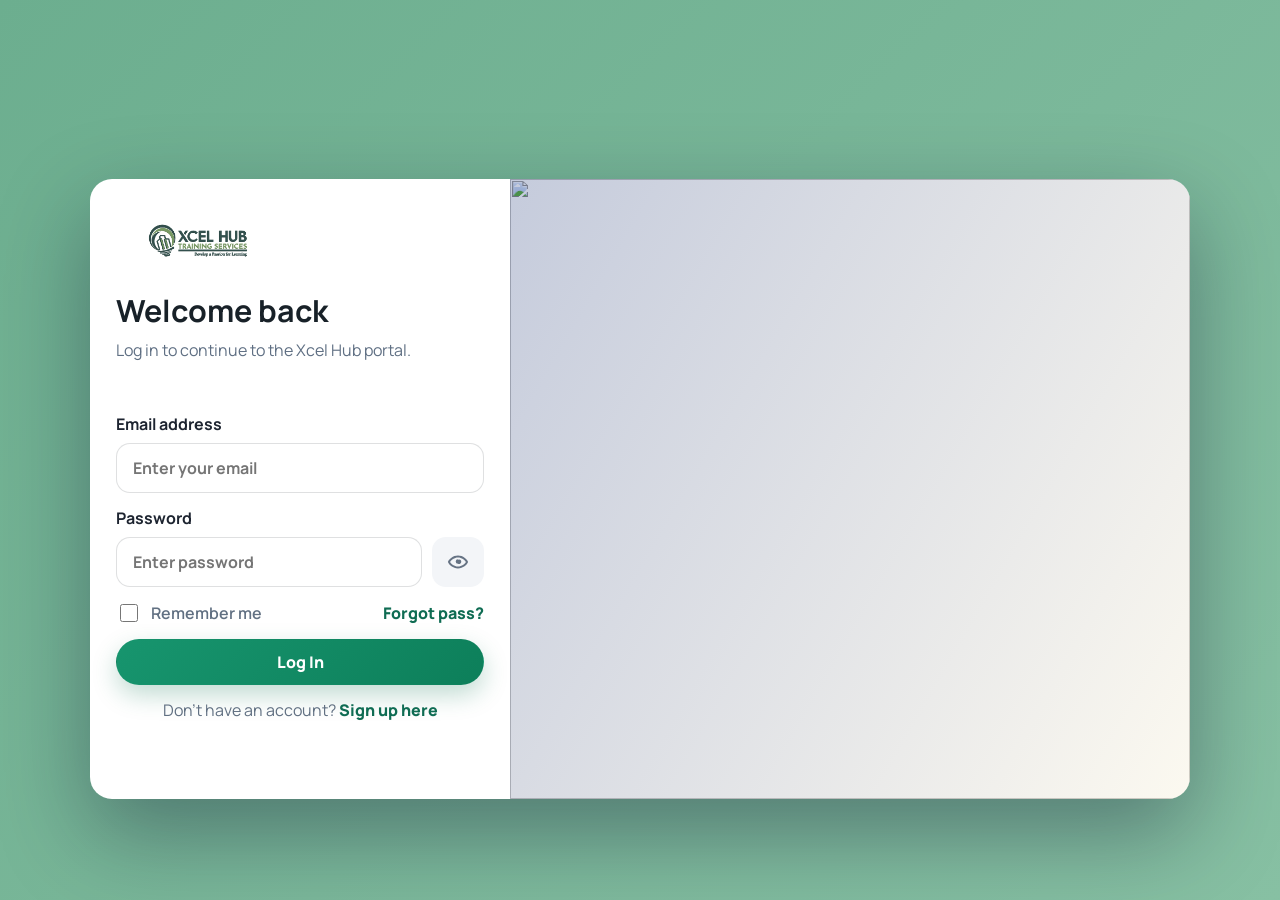
==== index.html @ c8e79f5e "Initial website upload" ====
<!DOCTYPE html>
<html lang="en">
<head>
    <meta charset="UTF-8">
    <meta name="viewport" content="width=device-width, initial-scale=1.0">
    <meta http-equiv="Cache-Control" content="no-cache, no-store, must-revalidate">
    <meta http-equiv="Pragma" content="no-cache">
    <meta http-equiv="Expires" content="0">
    <title>Xcel Hub Training Services</title>
    <meta name="description" content="Xcel Hub Training Services frontend website.">
    <link rel="preconnect" href="https://fonts.googleapis.com">
    <link rel="preconnect" href="https://fonts.gstatic.com" crossorigin>
    <link href="https://fonts.googleapis.com/css2?family=Manrope:wght@400;500;600;700;800&family=Libre+Baskerville:wght@400;700&display=swap" rel="stylesheet">
    <link rel="stylesheet" href="css/styles.css?v=20260420c">
</head>
<body>
    <div class="page-shell">
        <header class="site-header">
            <a class="brand" href="#home" aria-label="Xcel Hub home">
                <img src="assets/logo.png" alt="Xcel Hub logo" class="brand-logo">
            </a>

            <nav class="site-nav" aria-label="Primary">
                <a href="#home">Home</a>
                <a href="#about">About Us</a>
                <a href="#training">Training Schedule</a>
                <a href="#trainer">Trainer</a>
                <a href="#contact">Contact Us</a>
            </nav>

            <div class="header-actions">
                <button class="primary-button" type="button" data-logout>Log Out</button>
            </div>
        </header>

        <main>
            <section class="hero-full" id="home">
                <img class="hero-bg" src="assets/photo2.jpg" alt="Xcel Hub classroom training">
                <div class="hero-overlay"></div>
                <div class="hero-center">
                    <h1>Welcome to your Future-Ready Learning Journey</h1>
                    <p>Empowering individuals and businesses with practical digital skills through flexible training that builds confidence at your pace.</p>
                    <a class="primary-button" href="signup.html">Train with us</a>
                </div>
            </section>

            <section class="stats-band" aria-label="Training impact">
                <div class="section-wrap stats-band-inner">
                    <article>
                        <strong>30k+</strong>
                        <span>Trained</span>
                    </article>
                    <article>
                        <strong>75+</strong>
                        <span>Cities Across Philippines</span>
                    </article>
                    <article>
                        <strong>300+</strong>
                        <span>Companies</span>
                    </article>
                </div>
            </section>

            <section class="about-showcase" id="about">
                <div class="section-wrap about-grid">
                    <div class="about-copy">
                        <h2>Discover Xcel Hub Training Services</h2>
                        <p>
                            Based in Cubao, Quezon City, Philippines, we are a dedicated tutorial center committed to building digital literacy and job-ready computer skills. Since 2018, we have empowered beginners, freelancers, jobseekers, and professionals through hands-on training in Excel, Google Sheets, Data Management, and Data Analysis.
                        </p>
                        <p>
                            With small class sizes of up to six students, we ensure focused, personalized learning tailored to your goals. We offer flexible schedules, online and face-to-face sessions, and official certifications as an Authorized Certiport Testing Center - helping you succeed in today's digital workplace.
                        </p>
                    </div>
                    <div class="about-visual">
                        <img src="assets/photo3.jpg" alt="Xcel Hub training session">
                    </div>
                </div>
            </section>

            <section class="programs" id="training">
                <div class="section-wrap">
                    <div class="section-head">
                        <h2>Training Categories</h2>
                        <p>Discover the right skills for your journey with guided learning for beginners, teams, and professionals.</p>
                    </div>
                    <div class="program-grid">
                        <article>
                            <h3>Computer Literacy Level 1</h3>
                            <p>Basics of typing, mouse use, email, and simple data entry.</p>
                        </article>
                        <article>
                            <h3>Excel for Beginners</h3>
                            <p>Getting started with formulas, structured datasets, and pivot tables.</p>
                        </article>
                        <article>
                            <h3>Excel Formulas and AI Tools</h3>
                            <p>From basic to advanced formulas with modern AI-powered workflows.</p>
                        </article>
                        <article>
                            <h3>Computer Literacy Level 2</h3>
                            <p>Google Docs, Sheets, and design tools for practical office tasks.</p>
                        </article>
                        <article>
                            <h3>Excel for Daily Users</h3>
                            <p>Advanced table design, analysis, and reporting techniques.</p>
                        </article>
                        <article>
                            <h3>Google Sheets Mastery</h3>
                            <p>Data entry, management, pivot tables, and reporting in Sheets.</p>
                        </article>
                    </div>
                </div>
            </section>

            <section class="trainer" id="trainer">
                <div class="section-wrap trainer-grid">
                    <div class="trainer-visual">
                        <img src="assets/photo1.jpg" alt="Head trainer" class="trainer-photo">
                    </div>
                    <div class="trainer-copy">
                        <h2>Meet the Head Trainer</h2>
                        <p>Roxanne Lineses, Founder and Lead Coach of Xcel Hub, specializes in delivering professional Microsoft Excel and Word training nationwide. Through hands-on workshops and structured programs, she has helped individuals and organizations strengthen their digital skills and workplace productivity.</p>
                    </div>
                </div>
            </section>

            <section class="trusted" id="clients">
                <div class="section-wrap">
                    <div class="section-head">
                        <h2>Our Trusted Clients</h2>
                        <p>Providing nationwide professional training in Microsoft Office and essential computer skills.</p>
                    </div>
                    <div class="trusted-logos">
                        <img src="assets/Seal_of_the_Department_of_Environment_and_Natural_Resources.svg.png" alt="DENR">
                        <img src="assets/Seal_of_the_Philippine_Marine_Corps.svg" alt="Philippine Marine Corps">
                        <img src="assets/Seal_of_the_Philippine_Navy.png" alt="Philippine Navy">
                        <img src="assets/DICT-Logo-Final-2-300x153.png" alt="DICT">
                        <img src="assets/Philippine_Health_Insurance_Corporation_(PhilHealth).svg" alt="PhilHealth">
                        <img src="assets/GMA_Network_Logo_Vector.svg.png" alt="GMA">
                        <img src="assets/San_Miguel_Corporation_logo.svg" alt="San Miguel Corporation">
                        <img src="assets/Unilever.svg.png" alt="Unilever">
                        <img src="assets/DTI_Logo_2019.png" alt="DTI">
                        <img src="assets/5296.KL_BIG-bd1dbca3.png" alt="Levi's">
                        <img src="assets/Med-Choice.png" alt="Med Choice">
                    </div>
                </div>
            </section>

            <footer class="site-footer" id="contact">
                <div class="section-wrap footer-grid">
                    <div class="footer-brand">
                        <img src="assets/logo.png" alt="Xcel Hub logo" class="footer-logo">
                    </div>
                    <div class="footer-info">
                        <p><strong>Office Hours:</strong> Mon - Sat | 09:00 AM - 06:00 PM</p>
                        <p><strong>Phone:</strong> 0992-454-7586</p>
                        <p><strong>Address:</strong> Unit 2F Saint Martin Building West Point St. Cubao, Quezon City Metro Manila 1102</p>
                        <p><strong>Email:</strong> marketing@xcelhubtrainingservices.com</p>
                    </div>
                    <div class="footer-meta">
                        <span>(c) 2025</span>
                        <span>Terms of Use</span>
                        <span>Privacy Policy</span>
                    </div>
                </div>
            </footer>
        </main>
    </div>
    <script src="js/script.js?v=20260420c"></script>
</body>
</html>
---- css/styles.css ----
:root {
    --bg: #e9efe8;
    --surface: #ffffff;
    --text: #f2f7f5;
    --text-dark: #182128;
    --muted: #617082;
    --line: rgba(255, 255, 255, 0.16);
    --brand: #0f6c53;
    --brand-deep: #0a4a33;
    --brand-soft: #5f7f66;
}

* {
    box-sizing: border-box;
}

html {
    scroll-behavior: smooth;
}

body {
    margin: 0;
    font-family: 'Manrope', sans-serif;
    background: var(--bg);
    color: var(--text-dark);
}

a {
    color: inherit;
    text-decoration: none;
}

button,
input {
    font: inherit;
}

.page-shell {
    width: 100%;
    margin: 0;
}

.site-header {
    position: fixed;
    top: 0;
    left: 0;
    right: 0;
    z-index: 20;
    height: 78px;
    padding: 10px 28px;
    display: flex;
    align-items: center;
    justify-content: space-between;
    gap: 20px;
    background: linear-gradient(90deg, #f4fbf8 0%, #eef8f4 55%, #f8fcfa 100%);
    border-bottom: 1px solid rgba(14, 57, 41, 0.14);
}

.brand {
    display: inline-flex;
    align-items: center;
    padding: 0;
    border-radius: 0;
    background: transparent;
    border: 0;
    box-shadow: none;
}

.brand-logo {
    width: 246px;
    height: 68px;
    object-fit: contain;
    filter: drop-shadow(0 3px 8px rgba(6, 38, 25, 0.22));
}

.site-nav {
    display: flex;
    align-items: center;
    gap: 22px;
    color: #143426;
    font-weight: 600;
}

.site-nav a {
    opacity: 0.92;
}

.site-nav a:hover,
.site-nav a:focus-visible {
    opacity: 1;
    color: #0f6c53;
}

.header-actions {
    display: flex;
    align-items: center;
    gap: 10px;
}

.primary-button,
.secondary-button,
.text-button,
.link-button,
.auth-tab,
.icon-button,
.modal-close {
    cursor: pointer;
}

.primary-button,
.secondary-button,
.text-button {
    border-radius: 999px;
    padding: 11px 18px;
    font-weight: 800;
    border: 1px solid transparent;
}

.text-button,
.secondary-button {
    background: #ffffff;
    color: #143426;
    border-color: rgba(14, 57, 41, 0.2);
}

.primary-button {
    background: linear-gradient(135deg, #17956e, #0d7f5a);
    color: #fff;
    box-shadow: 0 10px 24px rgba(12, 114, 81, 0.25);
}

main {
    margin-top: 78px;
}

.hero-full {
    position: relative;
    min-height: calc(100vh - 78px);
    overflow: hidden;
}

.hero-bg {
    width: 100%;
    height: calc(100vh - 78px);
    object-fit: cover;
    display: block;
}

.hero-overlay {
    position: absolute;
    inset: 0;
    background: linear-gradient(90deg, rgba(5, 24, 16, 0.72), rgba(5, 24, 16, 0.3) 58%, rgba(5, 24, 16, 0.44));
}

.hero-center {
    position: absolute;
    left: 50%;
    top: 56%;
    transform: translate(-50%, -50%);
    width: min(100%, 980px);
    text-align: center;
    color: var(--text);
    padding: 0 22px;
}

.hero-center h1 {
    margin: 0;
    font-size: clamp(2rem, 4.9vw, 3.55rem);
    line-height: 1.1;
    font-weight: 800;
}

.hero-center p {
    margin: 12px auto 0;
    max-width: 860px;
    font-size: clamp(1rem, 1.8vw, 1.9rem);
    color: #eef6f2;
}

.hero-center .primary-button {
    margin-top: 18px;
    display: inline-flex;
    align-items: center;
    justify-content: center;
    padding-inline: 26px;
}

.section-wrap {
    width: min(1280px, calc(100% - 48px));
    margin: 0 auto;
}

.stats-band {
    padding: 16px 0;
    background: #0b3f2b;
}

.stats-band-inner {
    display: grid;
    grid-template-columns: repeat(3, minmax(0, 1fr));
    gap: 16px;
    text-align: center;
}

.stats-band strong {
    display: block;
    font-size: clamp(2rem, 4vw, 3.2rem);
    color: #55e3a1;
}

.stats-band span {
    color: #deefe8;
    font-weight: 500;
}

.about-showcase {
    padding: 62px 0;
    background: linear-gradient(180deg, #e4ebdf 0%, #dce6d6 72%, #edf2ea 100%);
}

.about-grid {
    display: grid;
    grid-template-columns: minmax(0, 1.05fr) minmax(0, 0.95fr);
    gap: 34px;
    align-items: center;
}

.about-copy h2 {
    margin: 0;
    font-size: clamp(1.9rem, 3.8vw, 3.1rem);
    font-weight: 700;
}

.about-copy p {
    margin: 22px 0 0;
    font-size: 1.06rem;
    line-height: 1.42;
    color: #172029;
}

.about-visual img {
    width: 100%;
    max-width: 560px;
    height: 390px;
    object-fit: cover;
    border-radius: 28px;
    display: block;
    box-shadow: 0 18px 38px rgba(18, 33, 24, 0.18);
}

.trusted,
.programs,
.learning {
    padding: 56px 0;
}

.section-head {
    text-align: center;
    margin-bottom: 24px;
}

.section-head h2 {
    margin: 0;
    font-family: 'Libre Baskerville', serif;
    font-size: clamp(1.7rem, 3vw, 2.6rem);
}

.section-head p {
    margin: 10px 0 0;
    color: var(--muted);
    font-size: 1.05rem;
}

.trusted {
    background: #f4f6f2;
}

.trusted-logos {
    display: grid;
    grid-template-columns: repeat(auto-fit, minmax(190px, 1fr));
    gap: 16px;
}

.trusted-logos img {
    width: 100%;
    height: 96px;
    padding: 16px;
    border-radius: 16px;
    border: 1px solid rgba(29, 36, 48, 0.1);
    background: #ffffff;
    object-fit: contain;
}

.programs {
    background: #ffffff;
}

.program-grid {
    display: grid;
    grid-template-columns: repeat(auto-fit, minmax(270px, 1fr));
    gap: 18px;
}

.program-grid article {
    padding: 26px;
    border-radius: 16px;
    border: 1px solid rgba(29, 36, 48, 0.12);
    background: #f9faf8;
    box-shadow: 0 10px 24px rgba(16, 21, 29, 0.08);
}

.program-grid h3 {
    margin: 0 0 10px;
    font-size: 1.14rem;
}

.program-grid p {
    margin: 0;
    color: var(--muted);
}

.trainer {
    padding: 56px 0;
    background: #eaf1e7;
}

.trainer-grid {
    display: grid;
    grid-template-columns: minmax(0, 0.95fr) minmax(0, 1.05fr);
    gap: 24px;
    align-items: center;
}

.trainer-visual {
    display: grid;
    place-items: center;
}

.trainer-photo {
    width: min(100%, 380px);
    border-radius: 22px;
    object-fit: cover;
    box-shadow: 0 18px 40px rgba(17, 32, 24, 0.2);
}

.trainer-copy h2 {
    margin: 0;
    font-family: 'Libre Baskerville', serif;
    font-size: clamp(1.7rem, 3vw, 2.5rem);
}

.trainer-copy p {
    margin: 12px 0 0;
    color: var(--muted);
    font-size: 1.05rem;
}

.learning {
    background: #eef5ed;
}

.learning-grid {
    display: grid;
    grid-template-columns: repeat(3, minmax(0, 1fr));
    gap: 18px;
}

.learning-grid img {
    width: 100%;
    height: 340px;
    border-radius: 20px;
    object-fit: cover;
    box-shadow: 0 16px 32px rgba(18, 33, 24, 0.16);
}

.site-footer {
    background: linear-gradient(90deg, #eef8f4 0%, #e8f3ee 100%);
    color: #1a2b22;
    padding: 40px 0 24px;
    border-top: 1px solid rgba(14, 57, 41, 0.14);
}

.footer-grid {
    display: grid;
    grid-template-columns: minmax(0, 0.45fr) minmax(0, 1.55fr);
    gap: 22px;
    align-items: center;
}

.footer-brand {
    display: flex;
    align-items: center;
    justify-content: center;
}

.footer-logo {
    width: 128px;
    height: 84px;
    object-fit: contain;
}

.footer-info p {
    margin: 0 0 8px;
    color: #34463d;
}

.footer-meta {
    grid-column: 1 / -1;
    border-top: 1px solid rgba(14, 57, 41, 0.18);
    padding-top: 14px;
    display: flex;
    gap: 18px;
    justify-content: center;
    color: #4e6257;
    font-size: 0.92rem;
}

.auth-screen {
    min-height: 100vh;
    margin: 0;
    background: linear-gradient(135deg, #6cae8f, #87c0a3);
    display: grid;
    place-items: center;
    padding: 22px;
}

.auth-layout {
    width: min(1100px, 100%);
}

.auth-shell {
    min-height: 620px;
    background: #ffffff;
    border-radius: 22px;
    overflow: hidden;
    display: grid;
    grid-template-columns: minmax(320px, 420px) minmax(0, 1fr);
    box-shadow: 0 34px 90px rgba(10, 18, 46, 0.38);
}

.auth-side {
    position: relative;
}

.auth-side-form {
    padding: 34px 26px 28px;
}

.auth-logo {
    display: inline-flex;
}

.auth-logo img {
    width: 164px;
    height: 54px;
    object-fit: contain;
}

.auth-side-form h1 {
    margin: 18px 0 0;
    font-size: 1.9rem;
}

.auth-subtitle {
    margin: 8px 0 0;
    color: #5f6f83;
}

.auth-side-form .auth-form {
    margin-top: 16px;
}

.auth-side-visual {
    overflow: hidden;
}

.auth-side-visual img {
    width: 100%;
    height: 100%;
    object-fit: cover;
    object-position: center;
    display: block;
}

.auth-visual-overlay {
    position: absolute;
    inset: 0;
    background: linear-gradient(120deg, rgba(31, 55, 120, 0.26), rgba(243, 233, 201, 0.28));
}


.modal-close {
    position: absolute;
    top: 14px;
    right: 16px;
    width: 42px;
    height: 42px;
    border-radius: 50%;
    background: rgba(29, 36, 48, 0.06);
    color: #1d2430;
    font-size: 1.5rem;
    border: 0;
}

.auth-tabs {
    display: inline-flex;
    gap: 8px;
    padding: 6px;
    border-radius: 999px;
    background: #f3f5f8;
}

.auth-tab {
    padding: 12px 16px;
    border-radius: 999px;
    background: transparent;
    color: #687487;
    font-weight: 800;
    border: 0;
}

.auth-tab.is-active {
    background: #ffffff;
    color: #0f6c53;
    box-shadow: 0 8px 20px rgba(25, 37, 56, 0.08);
}

.auth-copy {
    margin-top: 20px;
}

.auth-copy h2 {
    margin: 0;
    font-family: 'Libre Baskerville', serif;
    font-size: 1.7rem;
    line-height: 1.15;
}

.auth-copy p {
    color: var(--muted);
}

.auth-message {
    min-height: 1.4em;
    margin: 14px 0 0;
    color: #0f6c53;
    font-weight: 700;
}

.auth-form {
    display: none;
    margin-top: 18px;
    flex-direction: column;
    gap: 14px;
}

.auth-form.is-visible {
    display: flex;
}

.field-row {
    display: flex;
    gap: 14px;
}

.auth-form label {
    display: flex;
    flex-direction: column;
    gap: 8px;
    font-weight: 700;
    color: #1d2430;
    flex: 1;
}

.auth-form input[type="text"],
.auth-form input[type="email"],
.auth-form input[type="password"] {
    width: 100%;
    border: 1px solid rgba(29, 36, 48, 0.14);
    border-radius: 14px;
    padding: 13px 16px;
    background: #fff;
    color: #1d2430;
    outline: none;
}

.auth-form input:focus {
    border-color: rgba(15, 108, 83, 0.42);
    box-shadow: 0 0 0 4px rgba(15, 108, 83, 0.12);
}

.password-wrap {
    display: flex;
    align-items: stretch;
    gap: 10px;
}

.password-wrap input {
    flex: 1;
}

.icon-button {
    width: 52px;
    border-radius: 14px;
    background: #f3f5f8;
    display: grid;
    place-items: center;
    color: #667384;
    border: 0;
}

.icon-button svg {
    width: 22px;
    height: 22px;
    fill: currentColor;
}

.form-row {
    display: flex;
    justify-content: space-between;
    align-items: center;
    gap: 12px;
}

.checkbox-line {
    flex-direction: row !important;
    align-items: center;
    gap: 10px !important;
    font-weight: 600 !important;
    color: var(--muted) !important;
}

.checkbox-line input {
    width: 18px;
    height: 18px;
    accent-color: #0f6c53;
}

.link-button {
    background: transparent;
    color: #0f6c53;
    font-weight: 800;
    padding: 0;
    border: 0;
}

.link-button.inline {
    display: inline;
}

.full-width {
    width: 100%;
    justify-content: center;
}

.form-footnote {
    margin: 0;
    text-align: center;
    color: var(--muted);
}

.auth-modal {
    position: fixed;
    inset: 0;
    display: none;
    align-items: center;
    justify-content: center;
    padding: 20px;
    z-index: 30;
}

.auth-modal.is-open {
    display: flex;
}

.auth-backdrop {
    position: absolute;
    inset: 0;
    background: rgba(14, 18, 28, 0.52);
    backdrop-filter: blur(8px);
}

.toast {
    position: fixed;
    right: 18px;
    bottom: 18px;
    max-width: min(92vw, 360px);
    padding: 14px 18px;
    border-radius: 18px;
    background: rgba(18, 24, 35, 0.94);
    color: #fff;
    box-shadow: 0 18px 40px rgba(0, 0, 0, 0.2);
    opacity: 0;
    transform: translateY(10px);
    pointer-events: none;
    transition: opacity 0.25s ease, transform 0.25s ease;
    z-index: 40;
}

.toast.is-visible {
    opacity: 1;
    transform: translateY(0);
}

@media (max-width: 1080px) {
    .brand-logo {
        width: 214px;
        height: 60px;
    }

    .site-nav {
        gap: 14px;
        font-size: 0.93rem;
    }

    .learning-grid {
        grid-template-columns: 1fr 1fr;
    }

    .about-grid {
        grid-template-columns: 1fr;
    }

    .about-visual {
        display: grid;
        place-items: center;
    }

    .trainer-grid {
        grid-template-columns: 1fr;
        text-align: center;
    }

    .footer-grid {
        grid-template-columns: 1fr;
    }
}

@media (max-width: 900px) {
    .auth-shell {
        grid-template-columns: 1fr;
    }

    .auth-side-visual {
        min-height: 290px;
    }

}

@media (max-width: 760px) {
    .site-header {
        padding: 10px 12px;
        height: auto;
        min-height: 76px;
        flex-wrap: wrap;
        justify-content: center;
    }

    .brand-logo {
        width: 186px;
        height: 54px;
    }

    .brand {
        padding: 0;
        border-radius: 0;
    }

    .site-nav {
        order: 3;
        width: 100%;
        justify-content: center;
        flex-wrap: wrap;
        gap: 10px 16px;
        font-size: 0.9rem;
        padding-bottom: 8px;
    }

    main {
        margin-top: 124px;
    }

    .hero-bg {
        height: 72vh;
    }

    .hero-full {
        min-height: 72vh;
    }

    .hero-center h1 {
        font-size: clamp(1.65rem, 7vw, 2.35rem);
    }

    .hero-center p {
        font-size: 1rem;
    }

    .section-wrap {
        width: calc(100% - 22px);
    }

    .stats-band-inner {
        grid-template-columns: 1fr;
    }

    .trusted-logos {
        grid-template-columns: repeat(2, minmax(0, 1fr));
    }

    .program-grid,
    .learning-grid {
        grid-template-columns: 1fr;
    }

    .about-showcase {
        padding: 42px 0;
    }

    .about-copy h2 {
        font-size: clamp(1.6rem, 7vw, 2.2rem);
    }

    .about-copy p {
        font-size: 1rem;
    }

    .about-visual img {
        height: 320px;
    }

    .field-row,
    .form-row {
        flex-direction: column;
    }

    .header-actions {
        width: 100%;
        justify-content: center;
    }
}
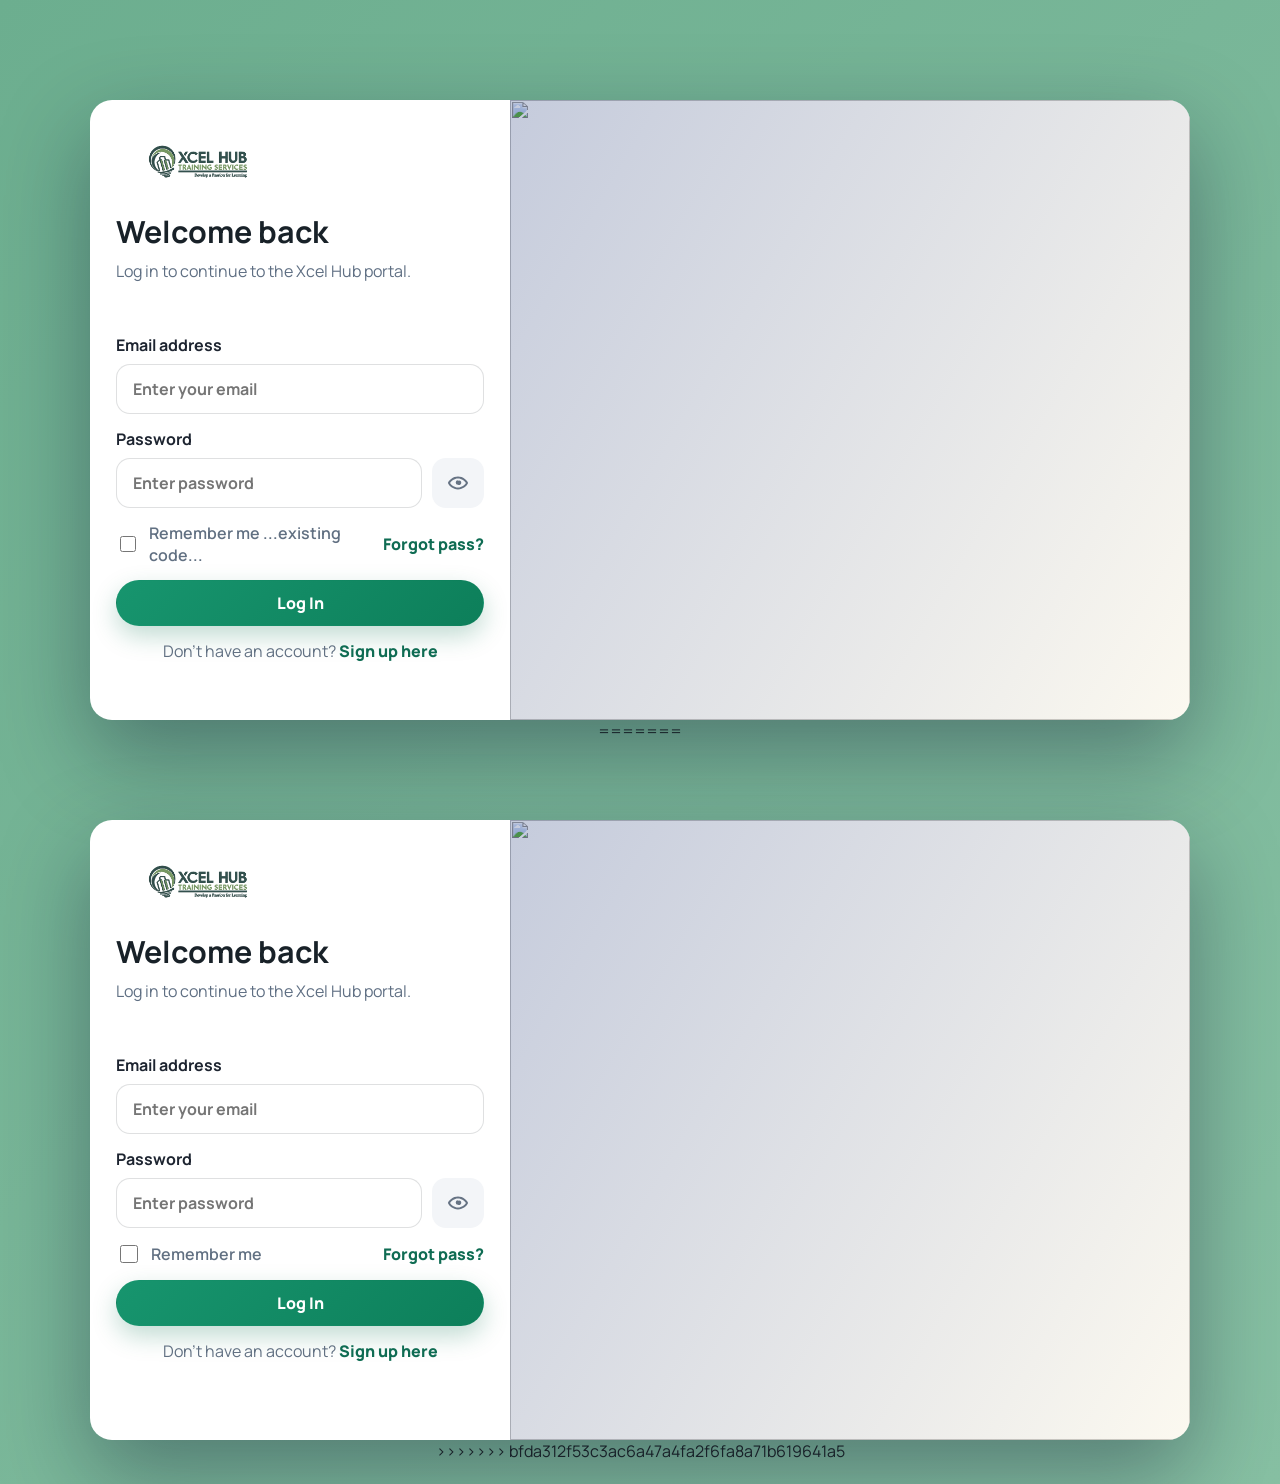
==== commit 9f98e423: "Resolve merge conflicts and add missing folders" ====
--- a/index.html
+++ b/index.html
@@ -47,6 +47,7 @@
             <section class="stats-band" aria-label="Training impact">
                 <div class="section-wrap stats-band-inner">
                     <article>
+...existing code...
                         <strong>30k+</strong>
                         <span>Trained</span>
                     </article>
@@ -170,3 +171,177 @@
     <script src="js/script.js?v=20260420c"></script>
 </body>
 </html>
+=======
+<!DOCTYPE html>
+<html lang="en">
+<head>
+    <meta charset="UTF-8">
+    <meta name="viewport" content="width=device-width, initial-scale=1.0">
+    <meta http-equiv="Cache-Control" content="no-cache, no-store, must-revalidate">
+    <meta http-equiv="Pragma" content="no-cache">
+    <meta http-equiv="Expires" content="0">
+    <title>Xcel Hub Training Services</title>
+    <meta name="description" content="Xcel Hub Training Services frontend website.">
+    <link rel="preconnect" href="https://fonts.googleapis.com">
+    <link rel="preconnect" href="https://fonts.gstatic.com" crossorigin>
+    <link href="https://fonts.googleapis.com/css2?family=Manrope:wght@400;500;600;700;800&family=Libre+Baskerville:wght@400;700&display=swap" rel="stylesheet">
+    <link rel="stylesheet" href="css/styles.css?v=20260420c">
+</head>
+<body>
+    <div class="page-shell">
+        <header class="site-header">
+            <a class="brand" href="#home" aria-label="Xcel Hub home">
+                <img src="assets/logo.png" alt="Xcel Hub logo" class="brand-logo">
+            </a>
+
+            <nav class="site-nav" aria-label="Primary">
+                <a href="#home">Home</a>
+                <a href="#about">About Us</a>
+                <a href="#training">Training Schedule</a>
+                <a href="#trainer">Trainer</a>
+                <a href="#contact">Contact Us</a>
+            </nav>
+
+            <div class="header-actions">
+                <button class="primary-button" type="button" data-logout>Log Out</button>
+            </div>
+        </header>
+
+        <main>
+            <section class="hero-full" id="home">
+                <img class="hero-bg" src="assets/photo2.jpg" alt="Xcel Hub classroom training">
+                <div class="hero-overlay"></div>
+                <div class="hero-center">
+                    <h1>Welcome to your Future-Ready Learning Journey</h1>
+                    <p>Empowering individuals and businesses with practical digital skills through flexible training that builds confidence at your pace.</p>
+                    <a class="primary-button" href="signup.html">Train with us</a>
+                </div>
+            </section>
+
+            <section class="stats-band" aria-label="Training impact">
+                <div class="section-wrap stats-band-inner">
+                    <article>
+                        <strong>30k+</strong>
+                        <span>Trained</span>
+                    </article>
+                    <article>
+                        <strong>75+</strong>
+                        <span>Cities Across Philippines</span>
+                    </article>
+                    <article>
+                        <strong>300+</strong>
+                        <span>Companies</span>
+                    </article>
+                </div>
+            </section>
+
+            <section class="about-showcase" id="about">
+                <div class="section-wrap about-grid">
+                    <div class="about-copy">
+                        <h2>Discover Xcel Hub Training Services</h2>
+                        <p>
+                            Based in Cubao, Quezon City, Philippines, we are a dedicated tutorial center committed to building digital literacy and job-ready computer skills. Since 2018, we have empowered beginners, freelancers, jobseekers, and professionals through hands-on training in Excel, Google Sheets, Data Management, and Data Analysis.
+                        </p>
+                        <p>
+                            With small class sizes of up to six students, we ensure focused, personalized learning tailored to your goals. We offer flexible schedules, online and face-to-face sessions, and official certifications as an Authorized Certiport Testing Center - helping you succeed in today's digital workplace.
+                        </p>
+                    </div>
+                    <div class="about-visual">
+                        <img src="assets/photo3.jpg" alt="Xcel Hub training session">
+                    </div>
+                </div>
+            </section>
+
+            <section class="programs" id="training">
+                <div class="section-wrap">
+                    <div class="section-head">
+                        <h2>Training Categories</h2>
+                        <p>Discover the right skills for your journey with guided learning for beginners, teams, and professionals.</p>
+                    </div>
+                    <div class="program-grid">
+                        <article>
+                            <h3>Computer Literacy Level 1</h3>
+                            <p>Basics of typing, mouse use, email, and simple data entry.</p>
+                        </article>
+                        <article>
+                            <h3>Excel for Beginners</h3>
+                            <p>Getting started with formulas, structured datasets, and pivot tables.</p>
+                        </article>
+                        <article>
+                            <h3>Excel Formulas and AI Tools</h3>
+                            <p>From basic to advanced formulas with modern AI-powered workflows.</p>
+                        </article>
+                        <article>
+                            <h3>Computer Literacy Level 2</h3>
+                            <p>Google Docs, Sheets, and design tools for practical office tasks.</p>
+                        </article>
+                        <article>
+                            <h3>Excel for Daily Users</h3>
+                            <p>Advanced table design, analysis, and reporting techniques.</p>
+                        </article>
+                        <article>
+                            <h3>Google Sheets Mastery</h3>
+                            <p>Data entry, management, pivot tables, and reporting in Sheets.</p>
+                        </article>
+                    </div>
+                </div>
+            </section>
+
+            <section class="trainer" id="trainer">
+                <div class="section-wrap trainer-grid">
+                    <div class="trainer-visual">
+                        <img src="assets/photo1.jpg" alt="Head trainer" class="trainer-photo">
+                    </div>
+                    <div class="trainer-copy">
+                        <h2>Meet the Head Trainer</h2>
+                        <p>Roxanne Lineses, Founder and Lead Coach of Xcel Hub, specializes in delivering professional Microsoft Excel and Word training nationwide. Through hands-on workshops and structured programs, she has helped individuals and organizations strengthen their digital skills and workplace productivity.</p>
+                    </div>
+                </div>
+            </section>
+
+            <section class="trusted" id="clients">
+                <div class="section-wrap">
+                    <div class="section-head">
+                        <h2>Our Trusted Clients</h2>
+                        <p>Providing nationwide professional training in Microsoft Office and essential computer skills.</p>
+                    </div>
+                    <div class="trusted-logos">
+                        <img src="assets/Seal_of_the_Department_of_Environment_and_Natural_Resources.svg.png" alt="DENR">
+                        <img src="assets/Seal_of_the_Philippine_Marine_Corps.svg" alt="Philippine Marine Corps">
+                        <img src="assets/Seal_of_the_Philippine_Navy.png" alt="Philippine Navy">
+                        <img src="assets/DICT-Logo-Final-2-300x153.png" alt="DICT">
+                        <img src="assets/Philippine_Health_Insurance_Corporation_(PhilHealth).svg" alt="PhilHealth">
+                        <img src="assets/GMA_Network_Logo_Vector.svg.png" alt="GMA">
+                        <img src="assets/San_Miguel_Corporation_logo.svg" alt="San Miguel Corporation">
+                        <img src="assets/Unilever.svg.png" alt="Unilever">
+                        <img src="assets/DTI_Logo_2019.png" alt="DTI">
+                        <img src="assets/5296.KL_BIG-bd1dbca3.png" alt="Levi's">
+                        <img src="assets/Med-Choice.png" alt="Med Choice">
+                    </div>
+                </div>
+            </section>
+
+            <footer class="site-footer" id="contact">
+                <div class="section-wrap footer-grid">
+                    <div class="footer-brand">
+                        <img src="assets/logo.png" alt="Xcel Hub logo" class="footer-logo">
+                    </div>
+                    <div class="footer-info">
+                        <p><strong>Office Hours:</strong> Mon - Sat | 09:00 AM - 06:00 PM</p>
+                        <p><strong>Phone:</strong> 0992-454-7586</p>
+                        <p><strong>Address:</strong> Unit 2F Saint Martin Building West Point St. Cubao, Quezon City Metro Manila 1102</p>
+                        <p><strong>Email:</strong> marketing@xcelhubtrainingservices.com</p>
+                    </div>
+                    <div class="footer-meta">
+                        <span>(c) 2025</span>
+                        <span>Terms of Use</span>
+                        <span>Privacy Policy</span>
+                    </div>
+                </div>
+            </footer>
+        </main>
+    </div>
+    <script src="js/script.js?v=20260420c"></script>
+</body>
+</html>
+>>>>>>> bfda312f53c3ac6a47a4fa2f6fa8a71b619641a5
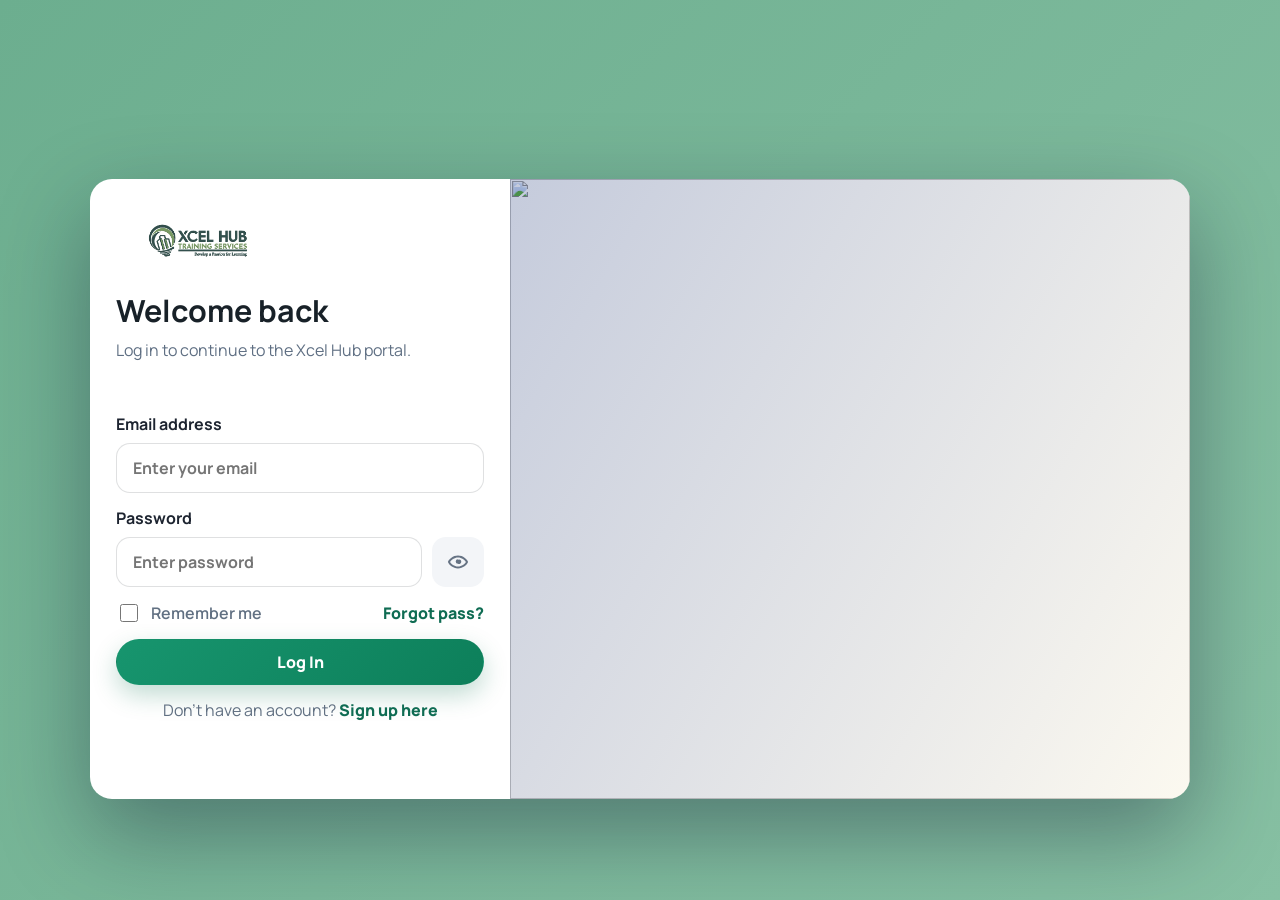
==== commit c87b2984: "fixed home page" ====
--- a/index.html
+++ b/index.html
@@ -1,177 +1,3 @@
-<!DOCTYPE html>
-<html lang="en">
-<head>
-    <meta charset="UTF-8">
-    <meta name="viewport" content="width=device-width, initial-scale=1.0">
-    <meta http-equiv="Cache-Control" content="no-cache, no-store, must-revalidate">
-    <meta http-equiv="Pragma" content="no-cache">
-    <meta http-equiv="Expires" content="0">
-    <title>Xcel Hub Training Services</title>
-    <meta name="description" content="Xcel Hub Training Services frontend website.">
-    <link rel="preconnect" href="https://fonts.googleapis.com">
-    <link rel="preconnect" href="https://fonts.gstatic.com" crossorigin>
-    <link href="https://fonts.googleapis.com/css2?family=Manrope:wght@400;500;600;700;800&family=Libre+Baskerville:wght@400;700&display=swap" rel="stylesheet">
-    <link rel="stylesheet" href="css/styles.css?v=20260420c">
-</head>
-<body>
-    <div class="page-shell">
-        <header class="site-header">
-            <a class="brand" href="#home" aria-label="Xcel Hub home">
-                <img src="assets/logo.png" alt="Xcel Hub logo" class="brand-logo">
-            </a>
-
-            <nav class="site-nav" aria-label="Primary">
-                <a href="#home">Home</a>
-                <a href="#about">About Us</a>
-                <a href="#training">Training Schedule</a>
-                <a href="#trainer">Trainer</a>
-                <a href="#contact">Contact Us</a>
-            </nav>
-
-            <div class="header-actions">
-                <button class="primary-button" type="button" data-logout>Log Out</button>
-            </div>
-        </header>
-
-        <main>
-            <section class="hero-full" id="home">
-                <img class="hero-bg" src="assets/photo2.jpg" alt="Xcel Hub classroom training">
-                <div class="hero-overlay"></div>
-                <div class="hero-center">
-                    <h1>Welcome to your Future-Ready Learning Journey</h1>
-                    <p>Empowering individuals and businesses with practical digital skills through flexible training that builds confidence at your pace.</p>
-                    <a class="primary-button" href="signup.html">Train with us</a>
-                </div>
-            </section>
-
-            <section class="stats-band" aria-label="Training impact">
-                <div class="section-wrap stats-band-inner">
-                    <article>
-...existing code...
-                        <strong>30k+</strong>
-                        <span>Trained</span>
-                    </article>
-                    <article>
-                        <strong>75+</strong>
-                        <span>Cities Across Philippines</span>
-                    </article>
-                    <article>
-                        <strong>300+</strong>
-                        <span>Companies</span>
-                    </article>
-                </div>
-            </section>
-
-            <section class="about-showcase" id="about">
-                <div class="section-wrap about-grid">
-                    <div class="about-copy">
-                        <h2>Discover Xcel Hub Training Services</h2>
-                        <p>
-                            Based in Cubao, Quezon City, Philippines, we are a dedicated tutorial center committed to building digital literacy and job-ready computer skills. Since 2018, we have empowered beginners, freelancers, jobseekers, and professionals through hands-on training in Excel, Google Sheets, Data Management, and Data Analysis.
-                        </p>
-                        <p>
-                            With small class sizes of up to six students, we ensure focused, personalized learning tailored to your goals. We offer flexible schedules, online and face-to-face sessions, and official certifications as an Authorized Certiport Testing Center - helping you succeed in today's digital workplace.
-                        </p>
-                    </div>
-                    <div class="about-visual">
-                        <img src="assets/photo3.jpg" alt="Xcel Hub training session">
-                    </div>
-                </div>
-            </section>
-
-            <section class="programs" id="training">
-                <div class="section-wrap">
-                    <div class="section-head">
-                        <h2>Training Categories</h2>
-                        <p>Discover the right skills for your journey with guided learning for beginners, teams, and professionals.</p>
-                    </div>
-                    <div class="program-grid">
-                        <article>
-                            <h3>Computer Literacy Level 1</h3>
-                            <p>Basics of typing, mouse use, email, and simple data entry.</p>
-                        </article>
-                        <article>
-                            <h3>Excel for Beginners</h3>
-                            <p>Getting started with formulas, structured datasets, and pivot tables.</p>
-                        </article>
-                        <article>
-                            <h3>Excel Formulas and AI Tools</h3>
-                            <p>From basic to advanced formulas with modern AI-powered workflows.</p>
-                        </article>
-                        <article>
-                            <h3>Computer Literacy Level 2</h3>
-                            <p>Google Docs, Sheets, and design tools for practical office tasks.</p>
-                        </article>
-                        <article>
-                            <h3>Excel for Daily Users</h3>
-                            <p>Advanced table design, analysis, and reporting techniques.</p>
-                        </article>
-                        <article>
-                            <h3>Google Sheets Mastery</h3>
-                            <p>Data entry, management, pivot tables, and reporting in Sheets.</p>
-                        </article>
-                    </div>
-                </div>
-            </section>
-
-            <section class="trainer" id="trainer">
-                <div class="section-wrap trainer-grid">
-                    <div class="trainer-visual">
-                        <img src="assets/photo1.jpg" alt="Head trainer" class="trainer-photo">
-                    </div>
-                    <div class="trainer-copy">
-                        <h2>Meet the Head Trainer</h2>
-                        <p>Roxanne Lineses, Founder and Lead Coach of Xcel Hub, specializes in delivering professional Microsoft Excel and Word training nationwide. Through hands-on workshops and structured programs, she has helped individuals and organizations strengthen their digital skills and workplace productivity.</p>
-                    </div>
-                </div>
-            </section>
-
-            <section class="trusted" id="clients">
-                <div class="section-wrap">
-                    <div class="section-head">
-                        <h2>Our Trusted Clients</h2>
-                        <p>Providing nationwide professional training in Microsoft Office and essential computer skills.</p>
-                    </div>
-                    <div class="trusted-logos">
-                        <img src="assets/Seal_of_the_Department_of_Environment_and_Natural_Resources.svg.png" alt="DENR">
-                        <img src="assets/Seal_of_the_Philippine_Marine_Corps.svg" alt="Philippine Marine Corps">
-                        <img src="assets/Seal_of_the_Philippine_Navy.png" alt="Philippine Navy">
-                        <img src="assets/DICT-Logo-Final-2-300x153.png" alt="DICT">
-                        <img src="assets/Philippine_Health_Insurance_Corporation_(PhilHealth).svg" alt="PhilHealth">
-                        <img src="assets/GMA_Network_Logo_Vector.svg.png" alt="GMA">
-                        <img src="assets/San_Miguel_Corporation_logo.svg" alt="San Miguel Corporation">
-                        <img src="assets/Unilever.svg.png" alt="Unilever">
-                        <img src="assets/DTI_Logo_2019.png" alt="DTI">
-                        <img src="assets/5296.KL_BIG-bd1dbca3.png" alt="Levi's">
-                        <img src="assets/Med-Choice.png" alt="Med Choice">
-                    </div>
-                </div>
-            </section>
-
-            <footer class="site-footer" id="contact">
-                <div class="section-wrap footer-grid">
-                    <div class="footer-brand">
-                        <img src="assets/logo.png" alt="Xcel Hub logo" class="footer-logo">
-                    </div>
-                    <div class="footer-info">
-                        <p><strong>Office Hours:</strong> Mon - Sat | 09:00 AM - 06:00 PM</p>
-                        <p><strong>Phone:</strong> 0992-454-7586</p>
-                        <p><strong>Address:</strong> Unit 2F Saint Martin Building West Point St. Cubao, Quezon City Metro Manila 1102</p>
-                        <p><strong>Email:</strong> marketing@xcelhubtrainingservices.com</p>
-                    </div>
-                    <div class="footer-meta">
-                        <span>(c) 2025</span>
-                        <span>Terms of Use</span>
-                        <span>Privacy Policy</span>
-                    </div>
-                </div>
-            </footer>
-        </main>
-    </div>
-    <script src="js/script.js?v=20260420c"></script>
-</body>
-</html>
-=======
 <!DOCTYPE html>
 <html lang="en">
 <head>
@@ -344,4 +170,3 @@
     <script src="js/script.js?v=20260420c"></script>
 </body>
 </html>
->>>>>>> bfda312f53c3ac6a47a4fa2f6fa8a71b619641a5
